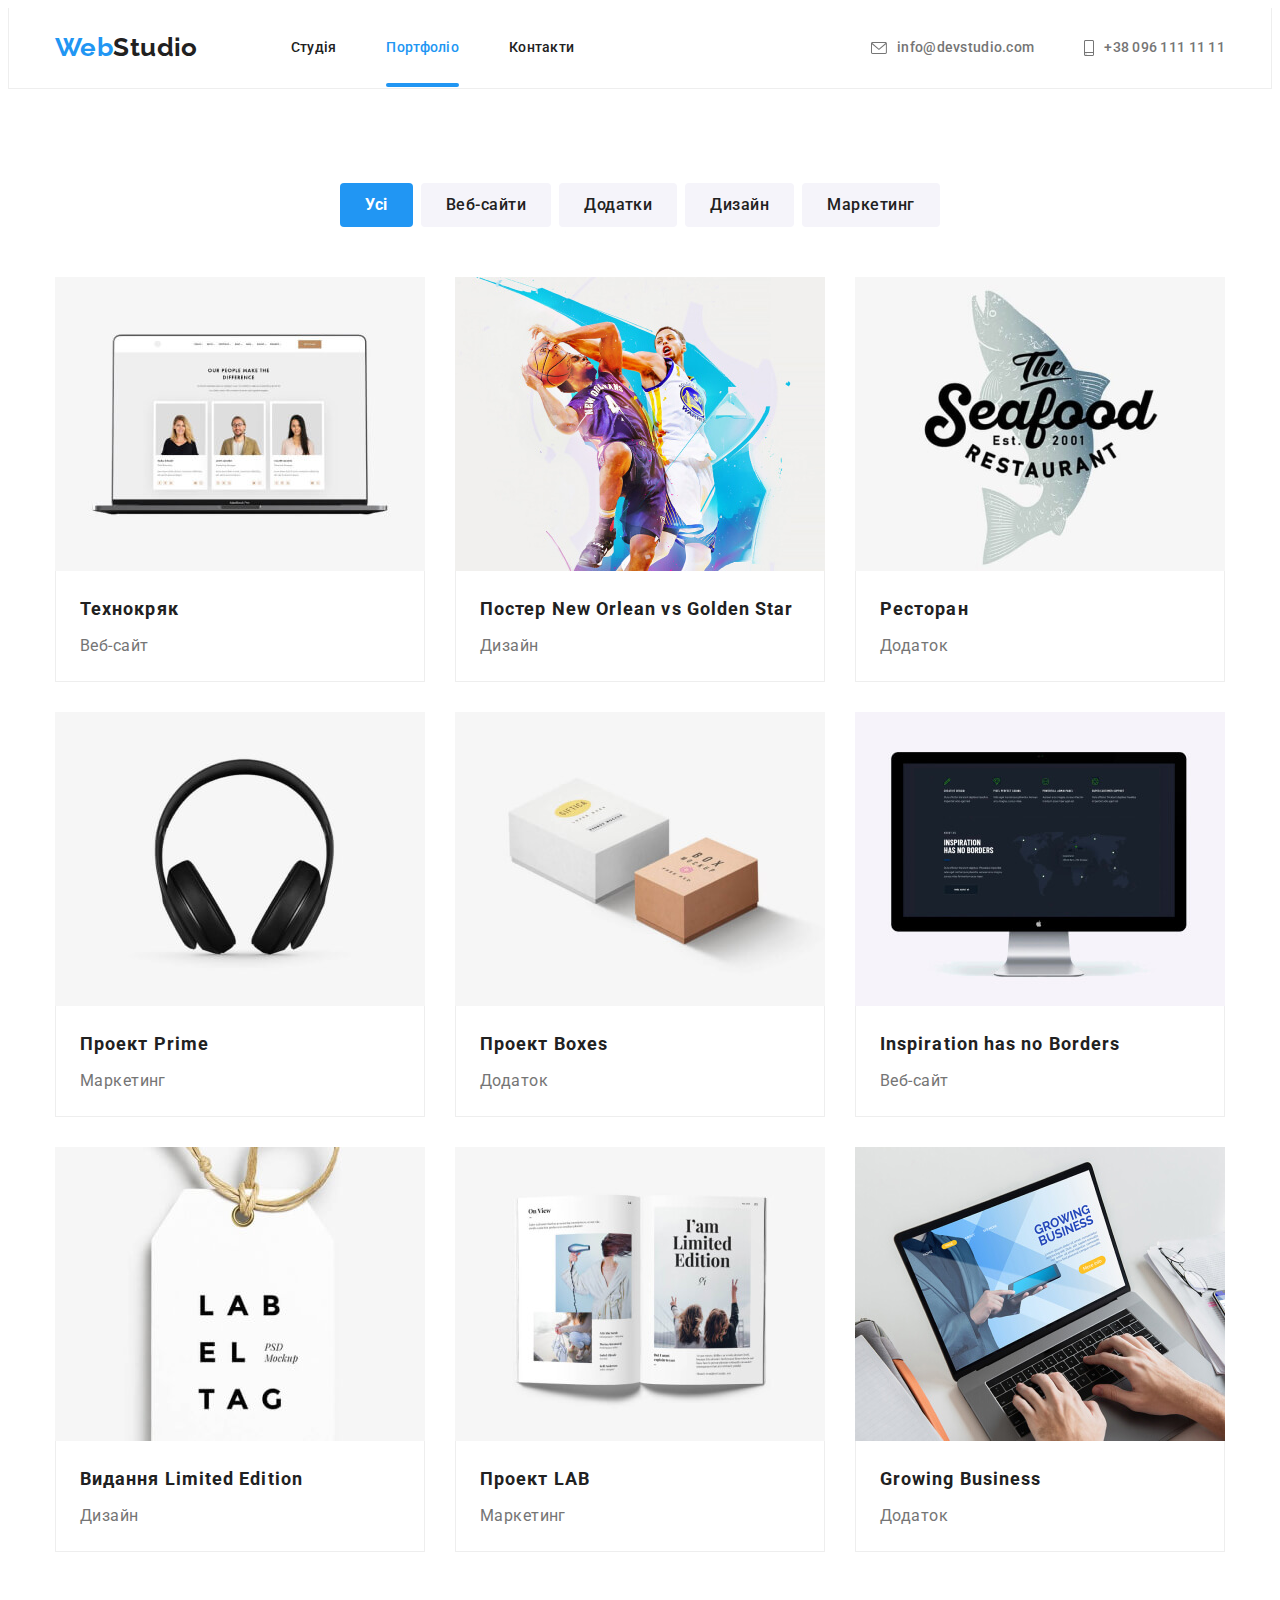
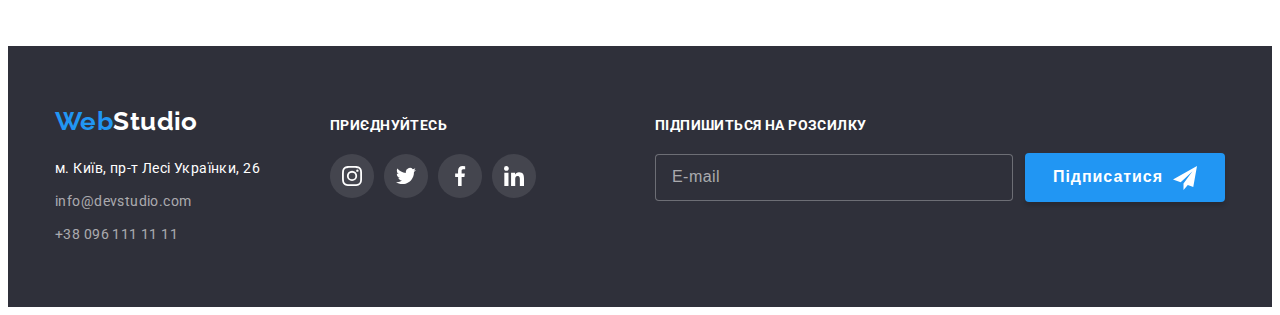
==== portfolio.html @ d5d3a39d "add new file" ====
<!DOCTYPE html>
<html lang="uk">
  <head>
    <meta charset="UTF-8" />
    <meta http-equiv="X-UA-Compatible" content="IE=edge" />
    <meta name="viewport" content="width=device-width, initial-scale=1.0" />
    <title>Портфоліо</title>

    <!-- front famaly -->
    <link
      href="https://fonts.googleapis.com/css2?family=Raleway:wght@700&family=Roboto:wght@400;500;700;900&display=swap"
      rel="stylesheet"
    />

    <!-- normalize -->
    <link
      rel="stylesheet"
      href="https://cdnjs.cloudflare.com/ajax/libs/modern-normalize/1.1.0/modern-normalize.min.css"
      integrity="sha512-wpPYUAdjBVSE4KJnH1VR1HeZfpl1ub8YT/NKx4PuQ5NmX2tKuGu6U/JRp5y+Y8XG2tV+wKQpNHVUX03MfMFn9Q=="
      crossorigin="anonymous"
      referrerpolicy="no-referrer"
    />

    <!-- style -->
    <link rel="stylesheet" href="./css/style.css" />
  </head>

  <body>
    <!--Header-->
    <header class="header">
      <div class="container contact-container header-portfolio-container">
        <nav class="menu-nav">
          <a class="header-logo-text link" href="./index.html" lang="en"><span>Web</span>Studio</a>
          <ul class="header-list list">
            <li class="header-item">
              <a class="header-link link" href="./index.html">Студія</a>
            </li>
            <li class="header-item">
              <a class="header-link current link" href="./portfolio.html">Портфоліо</a>
            </li>
            <li class="header-item">
              <a class="header-link link" href="">Контакти</a>
            </li>
          </ul>
        </nav>
        <!-- Contact -->
        <ul class="contacts-list list">
          <li class="сontact-item">
            <a class="сontact-link link" href="mailto:info@devstudio.com">
              <svg class="contacts-icon" width="16" height="12">
                <use href="./images/icons.svg#icon-envelope"></use>
              </svg>
              info@devstudio.com</a
            >
          </li>
          <li class="сontact-item">
            <a class="сontact-link link" href="tel:+380961111111">
              <svg class="contacts-icon" width="10" height="16">
                <use href="./images/icons.svg#icon-smartphone"></use>
              </svg>
              +38 096 111 11 11</a
            >
          </li>
        </ul>
      </div>
    </header>

    <!-- Portfolio Main-->
    <main>
      <!-- Projects -->
      <section class="portfolio section">
        <div class="container">
          <h1 class="visually-hidden">Наші Продукти</h1>
          <ul class="filter-btns-list list">
            <li class="filter-btns-item">
              <button class="filter-btn button active" type="button">Усі</button>
            </li>
            <li class="filter-btns-item">
              <button class="filter-btn button" type="button">Веб-сайти</button>
            </li>
            <li class="filter-btns-item">
              <button class="filter-btn button" type="button">Додатки</button>
            </li>
            <li class="filter-btns-item">
              <button class="filter-btn button" type="button">Дизайн</button>
            </li>
            <li class="filter-btns-item">
              <button class="filter-btn button" type="button">Маркетинг</button>
            </li>
          </ul>

          <!-- Our Portfolio Work-->
          <h2 class="visually-hidden">Cписок портфоліо</h2>
          <ul class="project-list">
            <li class="project-item list">
              <a class="project-link link" href="">
                <div class="project-thumb">
                  <img
                    src="./images/technocrak1.jpg"
                    alt="Розробка веб-сайту Технокряк"
                    width="370"
                    height="294"
                  />
                  <p class="project-meta">
                    Ресурс пропонує комплексні пропозиції з різним рівнем функціоналу та сервісів.
                    Все це дозволить відвідувачу отримати вичерпні відомості про компанію чи
                    приватну особу.
                  </p>
                </div>

                <div class="work-projects">
                  <h3 class="project-name">Технокряк</h3>
                  <p class="projects-text">Веб-сайт</p>
                </div>
              </a>
            </li>

            <li class="project-item list">
              <a class="project-link link" href="">
                <div class="project-thumb">
                  <img
                    src="./images/poster2.jpg"
                    alt="Дизайн проекту постеру для сайту"
                    width="370"
                    height="294"
                  />

                  <p class="project-meta">
                    Ресурс пропонує комплексні пропозиції з різним рівнем функціоналу та сервісів.
                    Все це дозволить відвідувачу отримати вичерпні відомості про компанію чи
                    приватну особу.
                  </p>
                </div>
                <div class="work-projects">
                  <h3 class="project-name">Постер New Orlean vs Golden Star</h3>
                  <p class="projects-text">Дизайн</p>
                </div>
              </a>
            </li>

            <li class="project-item list">
              <a class="project-link link" href="">
                <div class="project-thumb">
                  <img
                    src="./images/seafood3.jpg"
                    alt=" Додаток для ресторану"
                    width="370"
                    height="294"
                  />

                  <p class="project-meta">
                    Ресурс пропонує комплексні пропозиції з різним рівнем функціоналу та сервісів.
                    Все це дозволить відвідувачу отримати вичерпні відомості про компанію чи
                    приватну особу.
                  </p>
                </div>
                <div class="work-projects">
                  <h3 class="project-name">Ресторан</h3>
                  <p class="projects-text">Додаток</p>
                </div>
              </a>
            </li>

            <li class="project-item list">
              <a class="project-link link" href="">
                <div class="project-thumb">
                  <img
                    src="./images/prime4.jpg"
                    alt="Маркетинг прокт Прайм"
                    width="370"
                    height="294"
                  />

                  <p class="project-meta">
                    Ресурс пропонує комплексні пропозиції з різним рівнем функціоналу та сервісів.
                    Все це дозволить відвідувачу отримати вичерпні відомості про компанію чи
                    приватну особу.
                  </p>
                </div>
                <div class="work-projects">
                  <h3 class="project-name">Проект Prime</h3>
                  <p class="projects-text">Маркетинг</p>
                </div>
              </a>
            </li>

            <li class="project-item list">
              <a class="project-link link" href="">
                <div class="project-thumb">
                  <img
                    src="./images/boxex5.jpg"
                    alt="Додаток проект Боксес"
                    width="370"
                    height="294"
                  />

                  <p class="project-meta">
                    Ресурс пропонує комплексні пропозиції з різним рівнем функціоналу та сервісів.
                    Все це дозволить відвідувачу отримати вичерпні відомості про компанію чи
                    приватну особу.
                  </p>
                </div>
                <div class="work-projects">
                  <h3 class="project-name">Проект Boxes</h3>
                  <p class="projects-text">Додаток</p>
                </div>
              </a>
            </li>

            <li class="project-item list">
              <a class="project-link link" href="">
                <div class="project-thumb">
                  <img
                    src="./images/inspiration6.jpg"
                    alt="Розробка веб-сайту Натхнення не має кордонів"
                    width="370"
                    height="294"
                  />

                  <p class="project-meta">
                    Ресурс пропонує комплексні пропозиції з різним рівнем функціоналу та сервісів.
                    Все це дозволить відвідувачу отримати вичерпні відомості про компанію чи
                    приватну особу.
                  </p>
                </div>
                <div class="work-projects">
                  <h3 class="project-name">Inspiration has no Borders</h3>
                  <p class="projects-text">Веб-сайт</p>
                </div>
              </a>
            </li>

            <li class="project-item list">
              <a class="project-link link" href="">
                <div class="project-thumb">
                  <img
                    src="./images/limitededition7.jpg"
                    alt="Дизайн видання Лімітед"
                    width="370"
                    height="240"
                  />

                  <p class="project-meta">
                    Ресурс пропонує комплексні пропозиції з різним рівнем функціоналу та сервісів.
                    Все це дозволить відвідувачу отримати вичерпні відомості про компанію чи
                    приватну особу.
                  </p>
                </div>
                <div class="work-projects">
                  <h3 class="project-name">Видання Limited Edition</h3>
                  <p class="projects-text">Дизайн</p>
                </div>
              </a>
            </li>

            <li class="project-item list">
              <a class="project-link link" href="">
                <div class="project-thumb">
                  <img
                    src="./images/lab8.jpg"
                    alt="Маркетинг проект Лаб"
                    width="370"
                    height="240"
                  />

                  <p class="project-meta">
                    Ресурс пропонує комплексні пропозиції з різним рівнем функціоналу та сервісів.
                    Все це дозволить відвідувачу отримати вичерпні відомості про компанію чи
                    приватну особу.
                  </p>
                </div>
                <div class="work-projects">
                  <h3 class="project-name">Проект LAB</h3>
                  <p class="projects-text">Маркетинг</p>
                </div>
              </a>
            </li>

            <li class="project-item list">
              <a class="project-link link" href="">
                <div class="project-thumb">
                  <img
                    src="./images/growingbusiness9.jpg"
                    alt="Додаток Зростаючий Бізнес"
                    width="370"
                    height="240"
                  />

                  <p class="project-meta">
                    Ресурс пропонує комплексні пропозиції з різним рівнем функціоналу та сервісів.
                    Все це дозволить відвідувачу отримати вичерпні відомості про компанію чи
                    приватну особу.
                  </p>
                </div>
                <div class="work-projects">
                  <h3 class="project-name">Growing Business</h3>
                  <p class="projects-text">Додаток</p>
                </div>
              </a>
            </li>
          </ul>
        </div>
      </section>
    </main>

    <!--Footer-->
    <footer class="footer">
      <!-- Логотип сайту -->
      <div class="container flex-block">
        <div>
          <a class="logo-footer link" href="./index.html"
            >Web<span class="logo-footer-part">Studio</span></a
          >
          <address class="footer-address">
            <!-- Контактна інформація -->
            <ul class="footer-contact-list list">
              <li class="contact-item">
                <p class="address">м. Київ, пр-т Лесі Українки, 26</p>
              </li>
              <li class="contact-item">
                <a class="footer-mail link" href="mailto:info@devstudio.com">info@devstudio.com</a>
              </li>
              <li class="contact-item">
                <a class="footer-tel link" href="tel:+380961111111">+38 096 111 11 11</a>
              </li>
            </ul>
          </address>
        </div>

        <!-- Footer Sign up -->

        <div class="footer-social">
          <p class="footer-social-title">ПРИЄДНУЙТЕСЬ</p>
          <ul class="footer-social-list list">
            <li class="footer-social-item">
              <a class="footer-social-link" href="">
                <svg class="footer-social-icon" width="20" height="20">
                  <use href="./images/icons.svg#icon-instagram"></use>
                </svg>
              </a>
            </li>

            <li class="footer-social-item">
              <a class="footer-social-link" href="">
                <svg class="footer-social-icon" width="20" height="20">
                  <use href="./images/icons.svg#icon-twitter"></use>
                </svg>
              </a>
            </li>

            <li class="footer-social-item">
              <a class="footer-social-link" href="">
                <svg class="footer-social-icon" width="20" height="20">
                  <use href="./images/icons.svg#icon-facebook"></use>
                </svg>
              </a>
            </li>

            <li class="footer-social-item">
              <a class="footer-social-link" href="">
                <svg class="footer-social-icon" width="20" height="20">
                  <use href="./images/icons.svg#icon-linkedin"></use>
                </svg>
              </a>
            </li>
          </ul>
        </div>
        <!-- Subscribe -->
        <div class="subs-mail-form">
          <p class="subs-tittle">Підпишиться на розсилку</p>
          <div class="subs-form-field">
            <form class="subs-form">
              <label for="subs-mailing"></label>
              <input type="email" name="mail" id="mail" autocomplete="on" placeholder="E-mail" />
              <button class="subs-mail-btn" type="submit">
                Підписатися<svg class="send-icon" width="24" height="24">
                  <use href="./images/icons.svg#icon-send"></use>
                </svg>
              </button>
            </form>
          </div>
        </div>
      </div>
    </footer>
  </body>
</html>
---- css/style.css ----
:root {
  --primary-text-color: #757575;
  --title-text-color: #212121;
  --accent-color: #2196f3;
  --white-color: #ffffff;
  --background-color: #ffffff;
  --background-color-hero-footer: #2f303a;
  --background-color-second: #f5f5f5;
  --team-background-color: #f5f4fa;
  --main-sprite-color: #afb1b8;
  --portfolio-border: #eeeeee;
}
body {
  font-family: Roboto, sans-serif;
  color: var(--title-text-color);
  background-color: var(--background-color);
  letter-spacing: 0.03em;
  font-size: 14px;
}
/* reset */
html {
  box-sizing: border-box;
}
*,
*::after,
*::before {
  box-sizing: inherit;
}
/* Cтилі для обнулення верхніх відступів у елементів */
h1,
h2,
h3,
h4,
h5,
h6,
p {
  margin: 0;
}

/* Клас для онулення базових властивостей (ul) */
ul,
ol {
  list-style: none;
  padding-left: 0;
  margin: 0;
}

/* Класс для онулення базовых властивостей у силці(а) */
a {
  text-decoration: none;
  color: inherit;
}

/* Властивості для коректного відображення картинок */
img {
  display: block;
  max-width: 100%;
  height: auto;
}

/* Властивості для онуленя у крсива у адрес */

address {
  font-style: normal;
}
/* Container */
.container {
  width: 1200px;
  margin: 0 auto;
  padding: 0 15px;
}
/* Кнопка   */
span {
  color: var(--accent-color);
}

.visually-hidden {
  position: absolute;
  white-space: nowrap;
  width: 1px;
  height: 1px;
  overflow: hidden;
  border: 0;
  padding: 0;
  clip: rect(0 0 0 0);
  clip-path: inset(50%);
  margin: -1px;
}

/* Властивості для класу Section */

.section {
  padding-top: 94px;
  padding-bottom: 94px;
}

/* Dластивості для класу Footer */
.footer {
  padding-top: 60px;
  padding-bottom: 60px;
  background-color: var(--background-color-hero-footer);
}

/* ------------HEADER--------------- */

.header-list {
  display: flex;
}
.header-list:first-child {
  padding-right: 0;
}

.header-list list {
  margin-right: 50px;
}

/* --------------logo----------------- */
.header {
  background: var(--background-color);
  border-left: 1px solid #eeeeee;
  border-right: 1px solid #eeeeee;
  border-bottom: 1px solid #eeeeee;
}

.header-logo-text {
  display: block;
  padding-top: 24px;
  padding-bottom: 25px;
  margin-right: 93px;
  color: var(--title-text-color);
  font-family: Raleway, sans-serif;
  font-weight: 700;
  font-size: 26px;
  line-height: 1.19;
  text-decoration: none;
}
.header-logo:hover {
  color: var(--accent-color);
}
/*----------------Site nav--------------  */

.menu-nav {
  color: var(--title-text-color);
}

.menu-nav,
.header-list {
  display: flex;
  align-items: center;
}
.header-list {
  display: flex;
  gap: 50px;
}

.header-link {
  position: relative;
  font-weight: 500;
  line-height: 1.14;
  letter-spacing: 0.02em;
  color: var(--title-text-color);
  transition: color 250ms cubic-bezier(0.4, 0, 0.2, 1);
}

.header-list,
.header-link:hover,
.header-list,
.header-link:focus {
  color: var(--accent-color);
}

.header-link.current::after {
  display: block;
  content: '';
  position: absolute;
  left: 0;
  bottom: 0;
  width: 100%;
  height: 4px;
  border-radius: 2px;
  background-color: var(--accent-color);
  transform: translateY(32px);
  color: var(--accent-color);
  line-height: 1.14;
  font-weight: 500;
  letter-spacing: 0.02em;
}

.current {
  color: var(--accent-color);
}

.header-list,
.header-link.current:hover,
.header-list,
.header-link.current:focus {
  color: var(--accent-color);
}

/* --------Contact------------ */
.contact-container {
  display: flex;
}

.contacts-list {
  display: flex;
  align-items: center;
  justify-content: center;
  margin-left: auto;
  gap: 50px;
}

.сontact-link {
  display: flex;
  align-items: center;
  justify-content: center;
  margin: auto;
  color: var(--primary-text-color);
  font-weight: 500;
  line-height: 1.14;
  letter-spacing: 0.02em;
  transition: color 250ms cubic-bezier(0.4, 0, 0.2, 1);
}
.contacts-list,
.сontact-link:hover,
.contacts-list,
.сontact-link:focus {
  color: var(--accent-color);
}

.contacts-icon {
  margin-right: 10px;
  fill: currentColor;
}

/* -----------------HERO------------- */
.hero {
  background-color: var(--background-color-hero-footer);
  text-align: center;
  padding-top: 200px;
  padding-bottom: 200px;
  background-image: linear-gradient(rgba(47, 48, 58, 0.4), rgba(47, 48, 58, 0.4)),
    url(../images/bg-img.jpg);
  background-repeat: no-repeat;
  background-position: center;
  background-size: cover;
  max-width: 1600px;
  margin-left: auto;
  margin-right: auto;
}

.is-hidden {
  visibility: hidden;
  opacity: 0;
  pointer-events: none;
}
.backdrop.is-hidden .modal {
  transform: translate(-50%, -50%) scaleY(0);
}
.backdrop {
  position: fixed;
  top: 0;
  left: 0;
  width: 100%;
  height: 100%;
  background-color: rgba(0, 0, 0, 0.2);
  transition: opacity 300ms linear, visibility 300ms linear;
}

.modal {
  position: absolute;
  top: 50%;
  left: 50%;
  height: 581px;
  width: 528px;
  padding: 40px;
  background-color: var(--background-color);
  box-shadow: 0px 1px 3px rgba(0, 0, 0, 0.12), 0px 1px 1px rgba(0, 0, 0, 0.14),
    0px 2px 1px rgba(0, 0, 0, 0.2);
  border-radius: 4px;

  transform: translate(-50%, -50%) scaleY(1);
  transition: transform 300ms linear;
}
.btn-close-modal {
  position: absolute;
  top: 8px;
  right: 8px;
  width: 30px;
  height: 30px;
  border-radius: 50%;
  border: 1px solid rgba(0, 0, 0, 0.1);
  background-color: var(--background-color);
  display: flex;
  align-items: center;
  justify-content: center;
  padding: 0;
  cursor: pointer;
}

.hero-title {
  font-weight: 900;
  font-size: 44px;
  line-height: 1.36;
  letter-spacing: 0.06em;
  text-transform: uppercase;
  color: var(--white-color);
  max-width: 696px;
  margin-bottom: 30px;
  margin: 0 auto;
}

.hero-btn {
  background: var(--accent-color);
  color: var(--white-color);
  width: 216px;
  height: 50px;
  box-shadow: 0px 4px 4px rgba(0, 0, 0, 0.15);
  border: 0;
  border-radius: 4px;
  cursor: pointer;
  transition: color 250ms cubic-bezier(0.4, 0, 0.2, 1);
}

.hero-btn.button {
  font-family: inherit;
  font-weight: 700;
  display: inline-block;
  margin: 30px auto 0 auto;
  font-size: 16px;
  line-height: 1.88;
  letter-spacing: 0.06em;
}

.hero-btn.button:hover {
  color: var(--title-text-color);
  background-color: var(--accent-color);
}

.hero-btn.button:focus {
  color: var(--title-text-color);
}
/* ---------------Modal form in Hero section------------- */
textarea {
  resize: none;
}

.form-title {
  margin-bottom: 12px;
  font-weight: 700;
  font-size: 20px;
  line-height: 1.15;
  text-align: center;
  letter-spacing: 0.03em;
  color: var(--title-text-color);
  justify-content: center;
}

.form-field {
  display: flex;
  position: relative;
  flex-direction: column;
  text-align: start;
  margin-bottom: 10px;
}

.form-label {
  margin-bottom: 4px;
  font-weight: 400;
  font-size: 12px;
  line-height: 1.16;
  letter-spacing: 0.01em;
  color: var(--primary-text-color);
}

.form-input {
  width: 100%;
  padding: 11px;
  padding-left: 42px;
  font: inherit;
  outline: transparent;
  border: 1px solid rgba(33, 33, 33, 0.2);
  border-radius: 4px;
  transition-property: background-color, fill;
  transition-duration: 250ms;
  transition-timing-function: cubic-bezier(0.4, 0, 0.2, 1);
}

.form-input:focus,
.form-area:focus {
  border: 1px solid #2196f3;
}

.form-input:focus ~ .icon-form {
  fill: #2196f3;
}

.icon-form {
  position: absolute;
  top: calc(50% + 7px);
  left: 15px;
  transform: translateY(-50%);
}

.form-comment {
  position: relative;
  display: flex;
  flex-direction: column;
  text-align: start;
  margin-bottom: 20px;
}

.commentar {
  margin-bottom: 4px;
  font-size: 12px;
  line-height: 1.16;
  letter-spacing: 0.01em;
  color: var(--title-text-color);
}

.form-area {
  display: block;
  width: 100%;
  margin-left: auto;
  margin-right: auto;
  padding: 12px 16px;
  height: 120px;
  outline: transparent;
  border: 1px solid rgba(33, 33, 33, 0.2);
  border-radius: 4px;
  font-size: 12px;
  line-height: 1.16;
  letter-spacing: 0.01em;
  cursor: pointer;
}

.form-area::placeholder {
  color: rgba(117, 117, 117, 0.5);
}

.label-check {
  display: flex;
  align-items: center;
  justify-content: center;
  font-size: 14px;
  line-height: 1.71;
  letter-spacing: 0.03em;
  color: var(--primary-text-color);
}

.input-checkbox {
  position: absolute;
  width: 1px;
  height: 1px;
  margin: -1px;
  border: 0;
  padding: 0;
  clip: rect(0 0 0 0);
  overflow: hidden;
}

.icon-checkbox {
  display: inline-block;
  margin-right: 7px;
  width: 16px;
  height: 15px;
  border-radius: 2px;
  border: 2px solid #212121;
  transition-property: background-color, fill;
  transition-duration: 250ms;
  transition-timing-function: cubic-bezier(0.4, 0, 0.2, 1);
  cursor: pointer;
}

.policy {
  margin-left: 5px;
  color: var(--accent-color);
  text-decoration: underline;
}

.input-checkbox:checked + .icon-checkbox {
  border-color: #2196f3;
  background-color: #2196f3;
  background-image: url(../images/icon-check.svg);
  background-size: contain;
  background-origin: border-box;
}

.form-btn {
  display: block;
  align-items: center;
  justify-content: center;
  min-width: 200px;
  height: 50px;
  font-weight: 700;
  font-size: 16px;
  line-height: 1.88;
  letter-spacing: 0.06em;
  color: #ffffff;
  background-color: var(--accent-color);
  border: none;
  border-radius: 4px;
  margin: 0 auto;
  margin-top: 30px;
  transition-property: background-color, fill;
  transition-duration: 250ms;
  transition-timing-function: cubic-bezier(0.4, 0, 0.2, 1);
  cursor: pointer;
}

.form-btn:hover {
  color: var(--title-text-color);
  box-shadow: 0px 4px 4px rgba(0, 0, 0, 0.15);
}

/* -----------------Our Advantage------------- */

.about-list {
  display: flex;
  flex-wrap: wrap;
}

.about-item {
  width: 270px;
  margin-right: 30px;
}
.about-item:last-child {
  margin-right: 0;
}

.about-visual {
  display: flex;
  width: 270px;
  height: 120px;
  border-radius: 4px;
  align-items: center;
  justify-content: center;
  margin-bottom: 30px;
  background-color: var(--team-background-color);
}
.about-icon {
  display: flex;
  align-items: center;
  justify-content: center;
  background-color: var(--team-background-color);
}

.about-title {
  margin-top: 0;
  font-weight: 700;
  font-size: 14px;
  line-height: 1.14;
  text-transform: uppercase;
}
.about-text {
  margin-top: 10px;
  margin-bottom: 0;
  font-weight: 400;
  font-size: 14px;
  line-height: 1.71;
  color: var(--primary-text-color);
}

/* ----------------Our Work----------------- */

.work {
  padding-top: 0;
}

.section-title {
  font-size: 36px;
  line-height: 1.17;
  text-align: center;
  margin-bottom: 50px;
}

.work-list {
  display: flex;
}

.work-item {
  margin-right: 30px;
}
.work-item:nth-child(3n) {
  margin-right: 0;
}
.work-container {
  position: relative;
}

.label {
  display: flex;
  position: absolute;
  bottom: 0;
  left: 0;
  width: 370px;
  height: 70px;
  background: rgba(47, 48, 58, 0.8);
  align-items: center;
  justify-content: center;
}
.label-text {
  color: var(--white-color);
  font-weight: 700;
  font-size: 14px;
  line-height: 1.17;
  text-transform: uppercase;
}

/* ---------------------Our Team---------------------- */
.team {
  background-color: var(--background-color-second);
}

.section-title {
  margin-bottom: 50px;
  font-size: 36px;
  line-height: 1.17;
  text-align: center;
}
.team-list {
  display: flex;
}

.team-item {
  margin-right: 30px;
  background-color: var(--background-color);
  box-shadow: 0px 1px 3px rgba(0, 0, 0, 0.12), 0px 1px 1px rgba(0, 0, 0, 0.14),
    0px 2px 1px rgba(0, 0, 0, 0.2);
  border-radius: 0px 0px 4px 4px;
}
.team-item:nth-child(4n) {
  margin-right: 0;
}

.team-social-link {
  width: 44px;
  height: 44px;
  border-radius: 50%;
  background-color: var(--background-color);
  display: flex;
  align-items: center;
  justify-content: center;
  color: var(--main-sprite-color);
  transition: color 250ms cubic-bezier(0.4, 0, 0.2, 1),
    background-color 250ms cubic-bezier(0.4, 0, 0.2, 1);
}
.team-social-list {
  display: flex;
  align-items: center;
  justify-content: center;
  gap: 10px;
  margin-top: 16px;
}

.team-social-link:hover,
.team-social-link:focus {
  background-color: var(--accent-color);
  color: var(--white-color);
}

.team-social-icon {
  fill: currentColor;
}

.members {
  padding-top: 30px;
  padding-bottom: 30px;
}

.team-title {
  margin-bottom: 10px;
  font-weight: 500;
  font-size: 16px;
  line-height: 1.19;
  text-align: center;
}

.team-text {
  color: var(--primary-text-color);
  font-size: 16px;
  line-height: 1.19;
  text-align: center;
}

/* -----------Our regular clients------------------- */
.clients-section {
  background-color: var(--background-color);
}

.clients-list {
  display: flex;
  align-items: center;
  justify-content: center;
  gap: 30px;
}

.clients-item {
  background-color: var(--background-color);
}

.clients-link {
  border: 1px solid var(--main-sprite-color);
  border-radius: 4px;
  width: 170px;
  height: 92px;
  background-color: var(--header-main-color);
  display: flex;
  align-items: center;
  justify-content: center;
  color: var(--main-sprite-color);
  transition: color 250ms cubic-bezier(0.4, 0, 0.2, 1), border 250ms cubic-bezier(0.4, 0, 0.2, 1);
}

.clients-link:hover,
.clients-link:focus {
  color: var(--accent-color);
  border: 1px solid var(--accent-color);
}
.clients-icon {
  fill: currentColor;
}
/* -------------Footer--------------- */
.footer-logo {
  display: flex;
  align-items: baseline;
}
.logo-footer {
  font-family: 'Raleway', sans-serif;
  font-weight: 700;
  font-size: 26px;
  line-height: 1.19;
  color: var(--accent-color);
}
.logo-footer-part {
  color: var(--white-color);
}
.address {
  font-style: normal;
  font-size: 14px;
  line-height: 1.71;
  letter-spacing: 0.03em;
  color: var(--white-color);
}
.contact-item:not(:last-child) {
  margin-bottom: 9px;
}

.footer-address {
  margin-top: 20px;
}
.footer-mail,
.footer-tel {
  font-style: normal;
  font-size: 14px;
  line-height: 1.71;
  letter-spacing: 0.03em;
  color: rgba(255, 255, 255, 0.6);
  transition: color 250ms cubic-bezier(0.4, 0, 0.2, 1);
}
.footer-mail:hover,
.footer-tel:hover,
.footer-mail:focus,
.footer-tel:focus {
  color: var(--accent-color);
}
/* ------------- Footer Sign up--------------- */
.footer-social {
  margin-left: 70px;
}
.footer-social-title {
  display: block;
  margin-bottom: 20px;
  font-size: 14px;
  line-height: 1.14;
  font-weight: 700;
  letter-spacing: 0.03em;
  color: var(--white-color);
}
.flex-block {
  display: flex;
  align-items: baseline;
}
.footer-social-list {
  display: flex;
  align-items: center;
  justify-content: center;
  gap: 10px;
  margin-top: 20px;
  height: 100%;
}

.footer-social-link {
  width: 44px;
  height: 44px;
  border-radius: 50%;
  background-color: rgba(255, 255, 255, 0.1);
  display: flex;
  align-items: center;
  justify-content: center;
  color: var(--white-color);
  transition: background-color 250ms cubic-bezier(0.4, 0, 0.2, 1),
    color 250ms cubic-bezier(0.4, 0, 0.2, 1);
}

.footer-social-link:hover,
.footer-social-link:focus {
  background-color: var(--accent-color);
  color: var(--white-color);
}

.footer-social-icon {
  fill: currentColor;
}

/* ----------Subscribe---------------- */
.subs-mail-form {
  display: block;
  margin-left: auto;
}

.subs-tittle {
  font-size: 14px;
  font-weight: 700;
  text-transform: uppercase;
  color: var(--white-color);
  margin-bottom: 20px;
}
.subs-form {
  display: flex;
  align-items: center;
}

.subs-form-field input::placeholder {
  font-weight: 400;
  font-size: 16px;
  line-height: 1.25;
  letter-spacing: 0.03em;
  color: rgba(255, 255, 255, 0.6);
}

.subs-form-field input {
  margin-right: 12px;
  width: 358px;
  padding: 15px 16px;
  border: 1px solid rgba(255, 255, 255, 0.3);
  border-radius: 4px;
  background-color: var(--background-color-hero-footer);
  color: var(--white-color);
}

.subs-mail-btn {
  position: relative;
  border: none;
  padding: 10px 62px 10px 28px;
  border-radius: 4px;
  min-width: 200px;
  font-weight: 700;
  font-size: 16px;
  line-height: 1.8;
  align-items: center;
  text-align: center;
  letter-spacing: 0.06em;
  background-color: var(--accent-color);
  color: var(--white-color);
  cursor: pointer;
  box-shadow: 0px 4px 4px rgba(0, 0, 0, 0.15);

  transition: color 300ms cubic-bezier(0.4, 0, 0.2, 1);
}

.subs-mail-btn:hover {
  color: var(--title-text-color);
  background-color: var(--accent-color);
}

.subs-mail-btn:focus {
  color: var(--title-text-color);
}

.send-icon {
  position: absolute;
  top: 13px;
  right: 28px;
  fill: currentColor;
}

/* -------------------Our Portfolio Work--------------------- */

/*----------Portfolio Main1--------------- */
.filter-btns-list.list {
  background-color: var(--background-color);
}

.filter-btn.button.active {
  font-weight: 700;
  font-size: 16px;
  line-height: 1.62;
  text-align: center;
  cursor: pointer;
  background-color: var(--accent-color);
  color: var(--white-color);
  letter-spacing: 0.03em;
}

.filter-btn.button {
  font-family: inherit;
  font-weight: 500;
  font-size: 16px;
  line-height: 1.62;
  text-align: center;
  cursor: pointer;
  letter-spacing: 0.03em;
}
.filter-btns-list,
.filter-btn.button:hover,
.filter-btns-list,
.filter-btn.button:focus {
  color: var(--white-color);
  background-color: var(--accent-color);
}

/* Portfolio Main2 */

.filter-btns-list {
  display: flex;
  justify-content: center;
  margin: 0 0 50px 0;
  gap: 8px;
}

.filter-btn {
  padding: 6px 22px;
  background-color: #f5f4fa;
  border-radius: 4px;
  border: solid transparent;
  font-family: inherit;
  font-weight: 500;
  font-size: 16px;
  line-height: 1.62;
  text-align: center;
  letter-spacing: 0.03em;
  color: #212121;
  cursor: pointer;
  transition: color 250ms cubic-bezier(0.4, 0, 0.2, 1),
    background-color 250ms cubic-bezier(0.4, 0, 0.2, 1),
    box-shadow 250ms cubic-bezier(0.4, 0, 0.2, 1);
}

.filter-btn:hover {
  color: var(--white-color);
  background-color: var(--accent-color);
  box-shadow: 0px 3px 1px rgba(0, 0, 0, 0.1), 0px 1px 2px rgba(0, 0, 0, 0.08),
    0px 2px 2px rgba(0, 0, 0, 0.12);
}
.filter-btn:focus {
  color: var(--white-color);
}

/* ------------Project List---------------- */
.project-list {
  display: flex;
  flex-wrap: wrap;
}

.project-item {
  margin-right: 30px;
  margin-bottom: 30px;
  background-color: var(--white-color);
}

.project-item:nth-child(3n) {
  margin-right: 0;
}

.project-item:nth-last-child(-n + 3) {
  margin-bottom: 0;
}

.project-link {
  display: block;
  transition: box-shadow 250ms cubic-bezier(0.4, 0, 0.2, 1);
}
.project-thumb {
  position: relative;
  overflow: hidden;
}

.project-meta {
  position: absolute;
  top: 0;
  left: 0;
  font-size: 18px;
  line-height: 1.6;
  letter-spacing: 0.03em;
  color: var(--white-color);
  background-color: rgba(33, 150, 243, 0.9);
  height: 100%;
  padding: 63px 24px;
  transform: translateY(100%);
  transition: transform 300ms linear;
  /* overflow: auto; коли тексту багато додає скрол*/
}
.project-item:hover .project-meta {
  transform: translateY(0);
}

.project-link:hover,
.project-link:focus {
  box-shadow: 0px 1px 1px rgba(0, 0, 0, 0.12), 0px 4px 4px rgba(0, 0, 0, 0.06),
    1px 4px 6px rgba(0, 0, 0, 0.16);
}

/* -----Work-projects------- */
.work-projects {
  padding-top: 20px;
  padding-bottom: 20px;
  padding-left: 24px;
  padding-right: 24px;
  border-left: 1px solid #eeeeee;
  border-right: 1px solid #eeeeee;
  border-bottom: 1px solid #eeeeee;
}

.project-name {
  margin-bottom: 4px;
  font-size: 18px;
  line-height: 2;
  letter-spacing: 0.06em;
  color: var(--title-text-color);
}
.projects-text {
  font-size: 16px;
  line-height: 1.88;
  color: var(--primary-text-color);
}
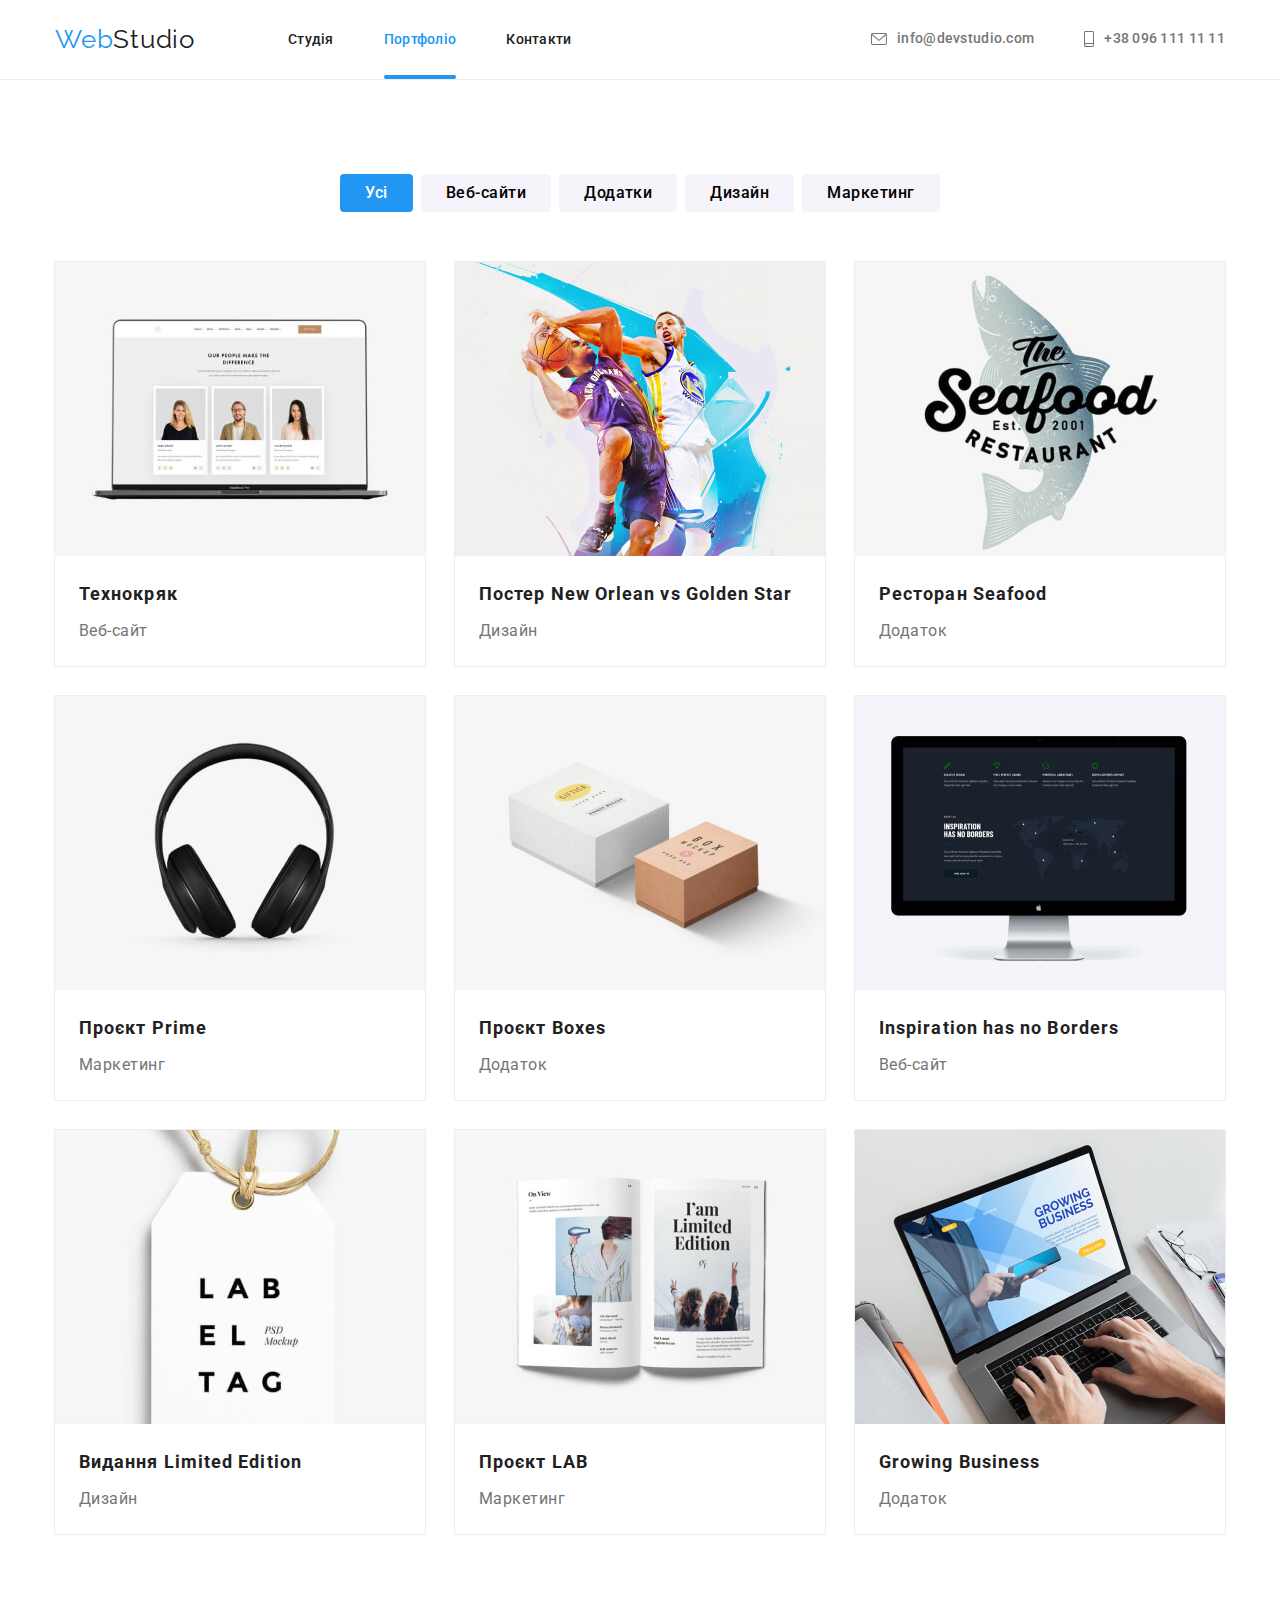
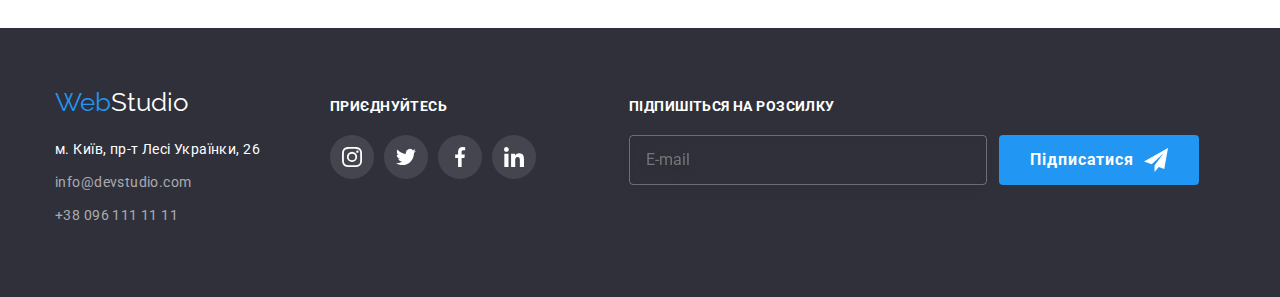
==== commit 164e01c2: "add new file" ====
--- a/portfolio.html
+++ b/portfolio.html
@@ -5,6 +5,8 @@
     <meta http-equiv="X-UA-Compatible" content="IE=edge" />
     <meta name="viewport" content="width=device-width, initial-scale=1.0" />
     <title>Портфоліо</title>
+    <link rel="preconnect" href="https://fonts.googleapis.com" />
+    <link rel="preconnect" href="https://fonts.gstatic.com" crossorigin />
 
     <!-- front famaly -->
     <link
@@ -12,50 +14,42 @@
       rel="stylesheet"
     />
 
-    <!-- normalize -->
-    <link
-      rel="stylesheet"
-      href="https://cdnjs.cloudflare.com/ajax/libs/modern-normalize/1.1.0/modern-normalize.min.css"
-      integrity="sha512-wpPYUAdjBVSE4KJnH1VR1HeZfpl1ub8YT/NKx4PuQ5NmX2tKuGu6U/JRp5y+Y8XG2tV+wKQpNHVUX03MfMFn9Q=="
-      crossorigin="anonymous"
-      referrerpolicy="no-referrer"
-    />
-
     <!-- style -->
-    <link rel="stylesheet" href="./css/style.css" />
+    <link rel="stylesheet" href="./css/main.min.css" />
   </head>
 
   <body>
     <!--Header-->
+    <!--Header section-->
     <header class="header">
-      <div class="container contact-container header-portfolio-container">
-        <nav class="menu-nav">
-          <a class="header-logo-text link" href="./index.html" lang="en"><span>Web</span>Studio</a>
-          <ul class="header-list list">
-            <li class="header-item">
-              <a class="header-link link" href="./index.html">Студія</a>
-            </li>
-            <li class="header-item">
-              <a class="header-link current link" href="./portfolio.html">Портфоліо</a>
-            </li>
-            <li class="header-item">
-              <a class="header-link link" href="">Контакти</a>
+      <div class="container">
+        <nav class="header__menu-nav">
+          <a class="header__logo-text link" href="./index.html" lang="en"><span>Web</span>Studio</a>
+          <ul class="header__list list">
+            <li class="header__item">
+              <a class="header__link link" href="./index.html">Студія</a>
+            </li>
+            <li class="header__item">
+              <a class="header__link link active" href="./portfolio.html">Портфоліо</a>
+            </li>
+            <li class="header__item">
+              <a class="header__link link" href="">Контакти</a>
             </li>
           </ul>
         </nav>
-        <!-- Contact -->
-        <ul class="contacts-list list">
-          <li class="сontact-item">
-            <a class="сontact-link link" href="mailto:info@devstudio.com">
-              <svg class="contacts-icon" width="16" height="12">
+        <!-- Contacts -->
+        <ul class="header__contact-list list">
+          <li class="header__item">
+            <a class="header__contact-link link" href="mailto:info@devstudio.com">
+              <svg class="header__contact-logo" width="16" height="12">
                 <use href="./images/icons.svg#icon-envelope"></use>
               </svg>
               info@devstudio.com</a
             >
           </li>
-          <li class="сontact-item">
-            <a class="сontact-link link" href="tel:+380961111111">
-              <svg class="contacts-icon" width="10" height="16">
+          <li class="header__item">
+            <a class="header__contact-link link" href="tel:+380961111111">
+              <svg class="header__contact-logo" width="10" height="16">
                 <use href="./images/icons.svg#icon-smartphone"></use>
               </svg>
               +38 096 111 11 11</a
@@ -68,260 +62,279 @@
     <!-- Portfolio Main-->
     <main>
       <!-- Projects -->
-      <section class="portfolio section">
+      <section class="section">
         <div class="container">
-          <h1 class="visually-hidden">Наші Продукти</h1>
-          <ul class="filter-btns-list list">
-            <li class="filter-btns-item">
-              <button class="filter-btn button active" type="button">Усі</button>
-            </li>
-            <li class="filter-btns-item">
-              <button class="filter-btn button" type="button">Веб-сайти</button>
-            </li>
-            <li class="filter-btns-item">
-              <button class="filter-btn button" type="button">Додатки</button>
-            </li>
-            <li class="filter-btns-item">
-              <button class="filter-btn button" type="button">Дизайн</button>
-            </li>
-            <li class="filter-btns-item">
-              <button class="filter-btn button" type="button">Маркетинг</button>
-            </li>
-          </ul>
-
-          <!-- Our Portfolio Work-->
-          <h2 class="visually-hidden">Cписок портфоліо</h2>
-          <ul class="project-list">
-            <li class="project-item list">
-              <a class="project-link link" href="">
-                <div class="project-thumb">
-                  <img
-                    src="./images/technocrak1.jpg"
-                    alt="Розробка веб-сайту Технокряк"
-                    width="370"
-                    height="294"
-                  />
-                  <p class="project-meta">
-                    Ресурс пропонує комплексні пропозиції з різним рівнем функціоналу та сервісів.
-                    Все це дозволить відвідувачу отримати вичерпні відомості про компанію чи
-                    приватну особу.
-                  </p>
-                </div>
-
-                <div class="work-projects">
-                  <h3 class="project-name">Технокряк</h3>
-                  <p class="projects-text">Веб-сайт</p>
-                </div>
-              </a>
-            </li>
-
-            <li class="project-item list">
-              <a class="project-link link" href="">
-                <div class="project-thumb">
-                  <img
-                    src="./images/poster2.jpg"
-                    alt="Дизайн проекту постеру для сайту"
-                    width="370"
-                    height="294"
-                  />
-
-                  <p class="project-meta">
-                    Ресурс пропонує комплексні пропозиції з різним рівнем функціоналу та сервісів.
-                    Все це дозволить відвідувачу отримати вичерпні відомості про компанію чи
-                    приватну особу.
-                  </p>
-                </div>
-                <div class="work-projects">
-                  <h3 class="project-name">Постер New Orlean vs Golden Star</h3>
-                  <p class="projects-text">Дизайн</p>
-                </div>
-              </a>
-            </li>
-
-            <li class="project-item list">
-              <a class="project-link link" href="">
-                <div class="project-thumb">
-                  <img
-                    src="./images/seafood3.jpg"
-                    alt=" Додаток для ресторану"
-                    width="370"
-                    height="294"
-                  />
-
-                  <p class="project-meta">
-                    Ресурс пропонує комплексні пропозиції з різним рівнем функціоналу та сервісів.
-                    Все це дозволить відвідувачу отримати вичерпні відомості про компанію чи
-                    приватну особу.
-                  </p>
-                </div>
-                <div class="work-projects">
-                  <h3 class="project-name">Ресторан</h3>
-                  <p class="projects-text">Додаток</p>
-                </div>
-              </a>
-            </li>
-
-            <li class="project-item list">
-              <a class="project-link link" href="">
-                <div class="project-thumb">
-                  <img
-                    src="./images/prime4.jpg"
-                    alt="Маркетинг прокт Прайм"
-                    width="370"
-                    height="294"
-                  />
-
-                  <p class="project-meta">
-                    Ресурс пропонує комплексні пропозиції з різним рівнем функціоналу та сервісів.
-                    Все це дозволить відвідувачу отримати вичерпні відомості про компанію чи
-                    приватну особу.
-                  </p>
-                </div>
-                <div class="work-projects">
-                  <h3 class="project-name">Проект Prime</h3>
-                  <p class="projects-text">Маркетинг</p>
-                </div>
-              </a>
-            </li>
-
-            <li class="project-item list">
-              <a class="project-link link" href="">
-                <div class="project-thumb">
-                  <img
-                    src="./images/boxex5.jpg"
-                    alt="Додаток проект Боксес"
-                    width="370"
-                    height="294"
-                  />
-
-                  <p class="project-meta">
-                    Ресурс пропонує комплексні пропозиції з різним рівнем функціоналу та сервісів.
-                    Все це дозволить відвідувачу отримати вичерпні відомості про компанію чи
-                    приватну особу.
-                  </p>
-                </div>
-                <div class="work-projects">
-                  <h3 class="project-name">Проект Boxes</h3>
-                  <p class="projects-text">Додаток</p>
-                </div>
-              </a>
-            </li>
-
-            <li class="project-item list">
-              <a class="project-link link" href="">
-                <div class="project-thumb">
-                  <img
-                    src="./images/inspiration6.jpg"
-                    alt="Розробка веб-сайту Натхнення не має кордонів"
-                    width="370"
-                    height="294"
-                  />
-
-                  <p class="project-meta">
-                    Ресурс пропонує комплексні пропозиції з різним рівнем функціоналу та сервісів.
-                    Все це дозволить відвідувачу отримати вичерпні відомості про компанію чи
-                    приватну особу.
-                  </p>
-                </div>
-                <div class="work-projects">
-                  <h3 class="project-name">Inspiration has no Borders</h3>
-                  <p class="projects-text">Веб-сайт</p>
-                </div>
-              </a>
-            </li>
-
-            <li class="project-item list">
-              <a class="project-link link" href="">
-                <div class="project-thumb">
-                  <img
-                    src="./images/limitededition7.jpg"
-                    alt="Дизайн видання Лімітед"
-                    width="370"
-                    height="240"
-                  />
-
-                  <p class="project-meta">
-                    Ресурс пропонує комплексні пропозиції з різним рівнем функціоналу та сервісів.
-                    Все це дозволить відвідувачу отримати вичерпні відомості про компанію чи
-                    приватну особу.
-                  </p>
-                </div>
-                <div class="work-projects">
-                  <h3 class="project-name">Видання Limited Edition</h3>
-                  <p class="projects-text">Дизайн</p>
-                </div>
-              </a>
-            </li>
-
-            <li class="project-item list">
-              <a class="project-link link" href="">
-                <div class="project-thumb">
-                  <img
-                    src="./images/lab8.jpg"
-                    alt="Маркетинг проект Лаб"
-                    width="370"
-                    height="240"
-                  />
-
-                  <p class="project-meta">
-                    Ресурс пропонує комплексні пропозиції з різним рівнем функціоналу та сервісів.
-                    Все це дозволить відвідувачу отримати вичерпні відомості про компанію чи
-                    приватну особу.
-                  </p>
-                </div>
-                <div class="work-projects">
-                  <h3 class="project-name">Проект LAB</h3>
-                  <p class="projects-text">Маркетинг</p>
-                </div>
-              </a>
-            </li>
-
-            <li class="project-item list">
-              <a class="project-link link" href="">
-                <div class="project-thumb">
-                  <img
-                    src="./images/growingbusiness9.jpg"
-                    alt="Додаток Зростаючий Бізнес"
-                    width="370"
-                    height="240"
-                  />
-
-                  <p class="project-meta">
-                    Ресурс пропонує комплексні пропозиції з різним рівнем функціоналу та сервісів.
-                    Все це дозволить відвідувачу отримати вичерпні відомості про компанію чи
-                    приватну особу.
-                  </p>
-                </div>
-                <div class="work-projects">
-                  <h3 class="project-name">Growing Business</h3>
-                  <p class="projects-text">Додаток</p>
-                </div>
-              </a>
-            </li>
-          </ul>
+          <div class="section__products">
+            <div class="section__button-filter">
+              <!-- Buttons Portfolio -->
+              <ul class="section__buttons-list list">
+                <li class="section__buttons-item">
+                  <button class="section__buttons-btn active__btn" type="button">Усі</button>
+                </li>
+                <li class="section__buttons-item">
+                  <button class="section__buttons-btn" type="button">Веб-сайти</button>
+                </li>
+                <li class="section__buttons-item">
+                  <button class="section__buttons-btn" type="button">Додатки</button>
+                </li>
+                <li class="section__buttons-item">
+                  <button class="section__buttons-btn" type="button">Дизайн</button>
+                </li>
+                <li class="section__buttons-item">
+                  <button class="section__buttons-btn" type="button">Маркетинг</button>
+                </li>
+              </ul>
+            </div>
+
+            <!-- Our Portfolio Work-->
+            <ul class="section__products-list list">
+              <li class="section__products-item">
+                <div class="section__box-shadown">
+                  <article class="section__products-card">
+                    <div class="section__products-wrap">
+                      <img
+                        src="./images/technocrak1.jpg"
+                        alt="Розробка веб-сайту Технокряк"
+                        width="370"
+                        height="294"
+                      />
+                      <p class="section__top-text">
+                        Ресурс пропонує комплексні пропозиції з різним рівнем функціоналу та
+                        сервісів. Все це дозволить відвідувачу отримати вичерпні відомості про
+                        компанію чи приватну особу.
+                      </p>
+                    </div>
+
+                    <div class="section__products-content">
+                      <h3 class="section__products-title">Технокряк</h3>
+                      <p class="section__products-text">Веб-сайт</p>
+                    </div>
+                  </article>
+                </div>
+              </li>
+
+              <li class="section__products-item">
+                <div class="section__box-shadown">
+                  <article class="section__products-card">
+                    <div class="section__products-wrap">
+                      <img
+                        src="./images/poster2.jpg"
+                        alt="Дизайн проекту постеру для сайту"
+                        width="370"
+                        height="294"
+                      />
+
+                      <p class="section__top-text">
+                        Ресурс пропонує комплексні пропозиції з різним рівнем функціоналу та
+                        сервісів. Все це дозволить відвідувачу отримати вичерпні відомості про
+                        компанію чи приватну особу.
+                      </p>
+                    </div>
+                    <div class="section__products-content">
+                      <h3 class="section__products-title">Постер New Orlean vs Golden Star</h3>
+                      <p class="section__products-text">Дизайн</p>
+                    </div>
+                  </article>
+                </div>
+              </li>
+
+              <li class="section__products-item">
+                <div class="section__box-shadown">
+                  <article class="section__products-card">
+                    <div class="section__products-wrap">
+                      <img
+                        src="./images/seafood3.jpg"
+                        alt=" Додаток для ресторану"
+                        width="370"
+                        height="294"
+                      />
+
+                      <p class="section__top-text">
+                        Ресурс пропонує комплексні пропозиції з різним рівнем функціоналу та
+                        сервісів. Все це дозволить відвідувачу отримати вичерпні відомості про
+                        компанію чи приватну особу.
+                      </p>
+                    </div>
+                    <div class="section__products-content">
+                      <h3 class="section__products-title">Ресторан Seafood</h3>
+                      <p class="section__products-text">Додаток</p>
+                    </div>
+                  </article>
+                </div>
+              </li>
+
+              <li class="section__products-item">
+                <div class="section__box-shadown">
+                  <article class="section__products-card">
+                    <div class="section__products-wrap">
+                      <img
+                        src="./images/prime4.jpg"
+                        alt="Маркетинг прокт Прайм"
+                        width="370"
+                        height="294"
+                      />
+
+                      <p class="section__top-text">
+                        Ресурс пропонує комплексні пропозиції з різним рівнем функціоналу та
+                        сервісів. Все це дозволить відвідувачу отримати вичерпні відомості про
+                        компанію чи приватну особу.
+                      </p>
+                    </div>
+                    <div class="section__products-content">
+                      <h3 class="section__products-title">Проєкт Prime</h3>
+                      <p class="section__products-text">Маркетинг</p>
+                    </div>
+                  </article>
+                </div>
+              </li>
+
+              <li class="section__products-item">
+                <div class="section__box-shadown">
+                  <article class="section__products-card">
+                    <div class="section__products-wrap">
+                      <img
+                        src="./images/boxex5.jpg"
+                        alt="Додаток проект Боксес"
+                        width="370"
+                        height="294"
+                      />
+
+                      <p class="section__top-text">
+                        Ресурс пропонує комплексні пропозиції з різним рівнем функціоналу та
+                        сервісів. Все це дозволить відвідувачу отримати вичерпні відомості про
+                        компанію чи приватну особу.
+                      </p>
+                    </div>
+                    <div class="section__products-content">
+                      <h3 class="section__products-title">Проєкт Boxes</h3>
+                      <p class="section__products-text">Додаток</p>
+                    </div>
+                  </article>
+                </div>
+              </li>
+
+              <li class="section__products-item">
+                <div class="section__box-shadown">
+                  <article class="section__products-card">
+                    <div class="section__products-wrap">
+                      <img
+                        src="./images/inspiration6.jpg"
+                        alt="Розробка веб-сайту Натхнення не має кордонів"
+                        width="370"
+                        height="294"
+                      />
+
+                      <p class="section__top-text">
+                        Ресурс пропонує комплексні пропозиції з різним рівнем функціоналу та
+                        сервісів. Все це дозволить відвідувачу отримати вичерпні відомості про
+                        компанію чи приватну особу.
+                      </p>
+                    </div>
+                    <div class="section__products-content">
+                      <h3 class="section__products-title">Inspiration has no Borders</h3>
+                      <p class="section__products-text">Веб-сайт</p>
+                    </div>
+                  </article>
+                </div>
+              </li>
+
+              <li class="section__products-item">
+                <div class="section__box-shadown">
+                  <article class="section__products-card">
+                    <div class="section__products-wrap">
+                      <img
+                        src="./images/limitededition7.jpg"
+                        alt="Дизайн видання Лімітед"
+                        width="370"
+                        height="240"
+                      />
+
+                      <p class="section__top-text">
+                        Ресурс пропонує комплексні пропозиції з різним рівнем функціоналу та
+                        сервісів. Все це дозволить відвідувачу отримати вичерпні відомості про
+                        компанію чи приватну особу.
+                      </p>
+                    </div>
+                    <div class="section__products-content">
+                      <h3 class="section__products-title">Видання Limited Edition</h3>
+                      <p class="section__products-text">Дизайн</p>
+                    </div>
+                  </article>
+                </div>
+              </li>
+
+              <li class="section__products-item">
+                <div class="section__box-shadown">
+                  <article class="section__products-card">
+                    <div class="section__products-wrap">
+                      <img
+                        src="./images/lab8.jpg"
+                        alt="Маркетинг проект Лаб"
+                        width="370"
+                        height="240"
+                      />
+
+                      <p class="section__top-text">
+                        Ресурс пропонує комплексні пропозиції з різним рівнем функціоналу та
+                        сервісів. Все це дозволить відвідувачу отримати вичерпні відомості про
+                        компанію чи приватну особу.
+                      </p>
+                    </div>
+
+                    <div class="section__products-content">
+                      <h3 class="section__products-title">Проєкт LAB</h3>
+                      <p class="section__products-text">Маркетинг</p>
+                    </div>
+                  </article>
+                </div>
+              </li>
+
+              <li class="section__products-item">
+                <div class="section__box-shadown">
+                  <article class="section__products-card">
+                    <div class="section__products-wrap">
+                      <img
+                        src="./images/growingbusiness9.jpg"
+                        alt="Додаток Зростаючий Бізнес"
+                        width="370"
+                        height="240"
+                      />
+
+                      <p class="section__top-text">
+                        Ресурс пропонує комплексні пропозиції з різним рівнем функціоналу та
+                        сервісів. Все це дозволить відвідувачу отримати вичерпні відомості про
+                        компанію чи приватну особу.
+                      </p>
+                    </div>
+                    <div class="section__products-content">
+                      <h3 class="section__products-title">Growing Business</h3>
+                      <p class="section__products-text">Додаток</p>
+                    </div>
+                  </article>
+                </div>
+              </li>
+            </ul>
+          </div>
         </div>
       </section>
     </main>
-
     <!--Footer-->
     <footer class="footer">
-      <!-- Логотип сайту -->
-      <div class="container flex-block">
+      <div class="container flex__block">
         <div>
-          <a class="logo-footer link" href="./index.html"
-            >Web<span class="logo-footer-part">Studio</span></a
-          >
-          <address class="footer-address">
-            <!-- Контактна інформація -->
-            <ul class="footer-contact-list list">
-              <li class="contact-item">
-                <p class="address">м. Київ, пр-т Лесі Українки, 26</p>
-              </li>
-              <li class="contact-item">
-                <a class="footer-mail link" href="mailto:info@devstudio.com">info@devstudio.com</a>
-              </li>
-              <li class="contact-item">
-                <a class="footer-tel link" href="tel:+380961111111">+38 096 111 11 11</a>
+          <a class="footer__logo" href="./index.html"><span>Web</span>Studio</a>
+          <address class="footer__address">
+            <a class="footer__address-link link" href="https://goo.gl/maps/q5nEbcgT82qnhGwu5"
+              >м. Київ, пр-т Лесі Українки, 26</a
+            >
+            <ul class="footer__contacts-list list">
+              <li class="footer__contacts-item">
+                <a class="footer__contacts-link link" href="mailto:info@devstudio.com"
+                  >info@devstudio.com</a
+                >
+              </li>
+              <li class="footer__contacts-item">
+                <a class="footer__contacts-link link" href="tel:+380961111111">+38 096 111 11 11</a>
               </li>
             </ul>
           </address>
@@ -329,36 +342,36 @@
 
         <!-- Footer Sign up -->
 
-        <div class="footer-social">
-          <p class="footer-social-title">ПРИЄДНУЙТЕСЬ</p>
-          <ul class="footer-social-list list">
-            <li class="footer-social-item">
-              <a class="footer-social-link" href="">
-                <svg class="footer-social-icon" width="20" height="20">
+        <div class="footer__subscribe">
+          <p class="footer__subscribe-title">ПРИЄДНУЙТЕСЬ</p>
+          <ul class="footer__subscribe-list list">
+            <li class="footer__subscribe-item">
+              <a class="footer__subscribe-link link" href="#">
+                <svg class="footer__subscribe-icon" width="20" height="20">
                   <use href="./images/icons.svg#icon-instagram"></use>
                 </svg>
               </a>
             </li>
 
-            <li class="footer-social-item">
-              <a class="footer-social-link" href="">
-                <svg class="footer-social-icon" width="20" height="20">
+            <li class="footer__subscribe-item">
+              <a class="footer__subscribe-link link" href="#">
+                <svg class="footer__subscribe-icon" width="20" height="20">
                   <use href="./images/icons.svg#icon-twitter"></use>
                 </svg>
               </a>
             </li>
 
-            <li class="footer-social-item">
-              <a class="footer-social-link" href="">
-                <svg class="footer-social-icon" width="20" height="20">
+            <li class="footer__subscribe-item">
+              <a class="footer__subscribe-link link" href="#">
+                <svg class="footer__subscribe-icon" width="20" height="20">
                   <use href="./images/icons.svg#icon-facebook"></use>
                 </svg>
               </a>
             </li>
 
-            <li class="footer-social-item">
-              <a class="footer-social-link" href="">
-                <svg class="footer-social-icon" width="20" height="20">
+            <li class="footer__subscribe-item">
+              <a class="footer__subscribe-link link" href="">
+                <svg class="footer__subscribe-icon" width="20" height="20">
                   <use href="./images/icons.svg#icon-linkedin"></use>
                 </svg>
               </a>
@@ -366,19 +379,19 @@
           </ul>
         </div>
         <!-- Subscribe -->
-        <div class="subs-mail-form">
-          <p class="subs-tittle">Підпишиться на розсилку</p>
-          <div class="subs-form-field">
-            <form class="subs-form">
-              <label for="subs-mailing"></label>
-              <input type="email" name="mail" id="mail" autocomplete="on" placeholder="E-mail" />
-              <button class="subs-mail-btn" type="submit">
-                Підписатися<svg class="send-icon" width="24" height="24">
+        <div class="footer__email">
+          <form>
+            <label class="footer__email-title">Підпишіться на розсилку</label>
+            <div class="footer__btn-icon">
+              <input type="email" name="email" class="footer__email-input" placeholder="E-mail" />
+              <button type="submit" class="footer__send-btn">
+                Підписатися
+                <svg class="footer__icon-btn" width="24" height="24">
                   <use href="./images/icons.svg#icon-send"></use>
                 </svg>
               </button>
-            </form>
-          </div>
+            </div>
+          </form>
         </div>
       </div>
     </footer>
--- a/css/main.min.css
+++ b/css/main.min.css
@@ -0,0 +1 @@
+/*! modern-normalize v1.1.0 | MIT License | https://github.com/sindresorhus/modern-normalize */*,::before,::after{box-sizing:border-box}html{line-height:1.15;-webkit-text-size-adjust:100%;-moz-tab-size:4;-o-tab-size:4;tab-size:4}body{margin:0;font-family:system-ui,-apple-system,"Segoe UI",Roboto,Helvetica,Arial,sans-serif,"Apple Color Emoji","Segoe UI Emoji"}hr{height:0;color:inherit}abbr[title]{-webkit-text-decoration:underline dotted;text-decoration:underline dotted}b,strong{font-weight:bolder}code,kbd,samp,pre{font-family:ui-monospace,SFMono-Regular,Consolas,"Liberation Mono",Menlo,monospace;font-size:1em}small{font-size:80%}sub,sup{font-size:75%;line-height:0;position:relative;vertical-align:baseline}sub{bottom:-0.25em}sup{top:-0.5em}table{text-indent:0;border-color:inherit}button,input,optgroup,select,textarea{font-family:inherit;font-size:100%;line-height:1.15;margin:0}button,select{text-transform:none}button,[type=button],[type=reset],[type=submit]{-webkit-appearance:button}::-moz-focus-inner{border-style:none;padding:0}:-moz-focusring{outline:1px dotted ButtonText}:-moz-ui-invalid{box-shadow:none}legend{padding:0}progress{vertical-align:baseline}::-webkit-inner-spin-button,::-webkit-outer-spin-button{height:auto}[type=search]{-webkit-appearance:textfield;outline-offset:-2px}::-webkit-search-decoration{-webkit-appearance:none}::-webkit-file-upload-button{-webkit-appearance:button;font:inherit}summary{display:list-item}p,h1,h2,h3,h4,h5,h6{margin:0}img{display:block;max-width:100%;height:auto}ul,ol{padding:0;margin:0}body{font-family:"Roboto",Arial,sans-serif}.list{list-style:none}.link{text-decoration:none;font-style:normal}.container{max-width:1200px;margin-left:auto;margin-right:auto;padding-left:15px;padding-right:15px}.flex__block{display:flex;align-items:baseline}.active{color:#2196f3;position:relative}.header__logo-text{display:inline-block;font-family:"Raleway",sans-serif;font-size:26px;line-height:1.19;letter-spacing:.03em;margin-right:93px;color:#212121}.header__logo-text span{color:#2196f3}.header__list{display:flex}.header__list.list:first-child{padding-right:0}.header__item{margin-right:50px}.header__item:last-child{margin-right:0}.header{padding:24px 0;border-bottom:1px solid #ececec}.header>.container{display:flex;align-items:center}.header__menu-nav{display:flex;align-items:center}.header__logo-text{display:inline-block;font-family:"Raleway",sans-serif;font-size:26px;line-height:1.19;letter-spacing:.03em;margin-right:93px;color:#212121}.header__logo-text span{color:#2196f3}.header__contact-list{display:flex}.header__link{font-weight:500;font-size:14px;line-height:1.14;letter-spacing:.02em;color:#212121;transition-property:background-color,fill;transition-duration:250ms;transition-timing-function:cubic-bezier(0.4, 0, 0.2, 1)}.header__link:hover,.header__link:focus{color:#2196f3}.header__contact-list{margin-left:auto}.header__contact-link{display:flex;text-decoration:none;align-items:center;gap:10px;font-weight:500;font-size:14px;line-height:1.14;letter-spacing:.02em;color:#757575;transition-property:background-color,fill;transition-duration:250ms;transition-timing-function:cubic-bezier(0.4, 0, 0.2, 1)}.header__contact-link:hover,.header__contact-link:focus{color:#2196f3}.header__contact-logo{fill:currentColor}.header__link.link.active{position:relative;color:#2196f3;padding:32px 0}.header__link.link.active:after{content:"";position:absolute;left:0;bottom:0;display:block;width:100%;height:4px;border-radius:4px;background-color:#2196f3}.hero{background-color:#2f303a;text-align:center;max-width:1600px;height:600px;margin-left:auto;margin-right:auto;align-items:center;padding:200px 0;background-repeat:no-repeat;background-position:center;background-size:cover;background-image:linear-gradient(to right, rgba(47, 48, 58, 0.4), rgba(47, 48, 58, 0.4)),url(../images/bg-img.jpg)}.hero__title{font-weight:900;font-size:44px;line-height:1.36;letter-spacing:.06em;text-transform:uppercase;width:696px;color:#fff;margin:auto;margin-bottom:30px}.hero__btn{font-weight:700;font-size:16px;line-height:1.88;letter-spacing:.06em;color:#fff;background-color:#2196f3;box-shadow:0px 4px 4px rgba(0,0,0,.15);border:0;border-radius:4px;width:216px;height:50px;cursor:pointer;display:inline-block;margin:0 auto;transition-property:background-color,fill;transition-duration:250ms;transition-timing-function:cubic-bezier(0.4, 0, 0.2, 1)}.hero__btn:hover,.hero__btn:focus{background-color:#188ce8;color:#fff}.about{padding:94px 0 94px 0}.about__list{display:flex;gap:30px;justify-content:center}.about__item{flex-basis:calc((100% - 90px)/4)}.about__icon{display:flex;height:120px;border-radius:4px;align-items:center;justify-content:center;background-color:#f5f4fa;margin-bottom:30px}.about__icon:first-child{margin-left:0}.about__title{font-style:normal;font-weight:700;font-size:14px;line-height:1.14;letter-spacing:.03em;text-transform:uppercase;color:#212121;margin-bottom:10px}.about__text{font-size:14px;line-height:1.71;letter-spacing:.03em;color:#757575}.skills{padding-bottom:94px}.skills__list{display:flex;gap:30px}.skills__title{font-weight:700;font-size:36px;line-height:1.17;text-align:center;letter-spacing:.03em;color:#212121;margin-bottom:50px}.skills__link{position:relative}.skills__link-text{position:absolute;bottom:0;right:0;width:100%;height:70px;color:#fff;font-size:14px;font-weight:700;line-height:1.14;text-align:center;letter-spacing:.03em;display:flex;align-items:center;justify-content:center;text-transform:uppercase;background-color:rgba(47,48,58,.8)}.team{background-color:#f5f4fa;padding-top:94px;padding-bottom:94px}.team__list{display:flex;gap:30px}.team__item{width:270px;background-color:#fff;border-bottom-left-radius:4px;border-bottom-right-radius:4px;box-shadow:0px 1px 3px rgba(0,0,0,.12),0px 1px 1px rgba(0,0,0,.14),0px 2px 1px rgba(0,0,0,.2)}.team__skills{padding:30px 0}.team__title{font-weight:700;font-size:36px;line-height:1.17;text-align:center;letter-spacing:.03em;color:#212121;margin-bottom:50px}.team__name{font-weight:500;font-size:16px;line-height:1.19;text-align:center;letter-spacing:.03em;color:#212121}.team__profession{font-size:16px;line-height:1.19;text-align:center;letter-spacing:.03em;color:#757575;margin-top:10px;margin-bottom:16px}.team__social-list{display:flex;height:100%;gap:10px;justify-content:center}.social__item-link{width:44px;height:44px;border-radius:50%;display:flex;align-items:center;justify-content:center;fill:#afb1b8;transition-property:background-color,fill;transition-duration:250ms;transition-timing-function:cubic-bezier(0.4, 0, 0.2, 1)}.social__item-link:hover,.social__item-link:focus{background-color:#2196f3;fill:#fff}.clients{padding:94px 0 94px 0}.clients__list{display:flex;gap:30px;justify-content:center;align-items:center}.clients__title{font-weight:700;font-size:36px;line-height:1.17;text-align:center;letter-spacing:.03em;color:#212121;margin-bottom:50px}.clients__list-item{background-color:#fff}.clients__link{border:1px solid #afb1b8;display:flex;border-radius:4px;width:170px;height:92px;background-color:#fff;justify-content:center;align-items:center;fill:#afb1b8;transition-property:background-color,fill;transition-duration:250ms;transition-timing-function:cubic-bezier(0.4, 0, 0.2, 1)}.clients__link:hover,.clients__link:focus{border-color:#2196f3;fill:#2196f3}.section__button-filter{margin-bottom:50px}.section__buttons-list{display:flex;flex-wrap:wrap;justify-content:center;gap:8px}.section__buttons-item:active{background-color:#2196f3;box-shadow:0px 3px 1px rgba(0,0,0,.1),0px 1px 2px rgba(0,0,0,.08),0px 2px 2px rgba(0,0,0,.12)}.section__buttons-btn{font-weight:500;font-size:16px;line-height:1.62;text-align:center;letter-spacing:.03em;background-color:#f5f4fa;border-style:none;padding:6px 25px;height:38px;border-radius:4px;cursor:pointer;transition-property:background-color,fill;transition-duration:250ms;transition-timing-function:cubic-bezier(0.4, 0, 0.2, 1)}.section__buttons-btn:hover,.section__buttons-btn:focus{background-color:#2196f3;box-shadow:0px 3px 1px rgba(0,0,0,.1),0px 1px 2px rgba(0,0,0,.08),0px 2px 2px rgba(0,0,0,.12);border-radius:4px;color:#fff}.active__btn{background-color:#2196f3;color:#fff}.section{padding-top:94px;padding-bottom:94px}.section__products-list{padding:0;margin:0;list-style:none;display:flex;flex-wrap:wrap;margin-top:-30px;margin-left:-30px}.section__products-list>.section__products-item{flex-basis:calc(33.3333333333% - 30px);background-color:#fff;outline:1px solid #eee;margin-top:30px;margin-left:30px}.section__products-item:hover .section__top-text{transform:translateY(0)}.section__products-wrap{position:relative;overflow:hidden}.section__top-text{position:absolute;top:0;left:0;font-size:18px;line-height:1.56;letter-spacing:.03em;color:#fff;background:rgba(33,150,243,.9);padding:64px 24px;height:100%;transform:translateY(100%);transition:transform 250ms cubic-bezier(0.4, 0, 0.2, 1)}.section__products-content{padding:20px 24px}.section__products-title{font-weight:700;font-size:18px;line-height:2;letter-spacing:.06em;color:#212121}.section__products-text{font-size:16px;line-height:1.88;letter-spacing:.03em;color:#757575;margin-top:4px}.section__box-shadown{display:block;cursor:pointer}.section__box-shadown:hover,.section__box-shadown:focus{box-shadow:0px 1px 1px rgba(0,0,0,.12),0px 4px 4px rgba(0,0,0,.06),1px 4px 6px rgba(0,0,0,.16)}.footer{background-color:#2f303a;padding-top:60px;padding-bottom:60px}.footer__logo{font-family:"Raleway",sans-serif;font-size:26px;text-decoration:none;color:#fff;display:inline-block;padding-bottom:20px}.footer__logo span{color:#2196f3}.footer__address-link{display:block;font-size:14px;line-height:1.71;letter-spacing:.03em;color:#fff;cursor:pointer;margin-bottom:9px;transition-property:background-color,fill;transition-duration:250ms;transition-timing-function:cubic-bezier(0.4, 0, 0.2, 1)}.footer__address-link:hover,.footer__address-link:focus{color:#2196f3}.footer__contacts-link{font-size:14px;line-height:1.71;letter-spacing:.03em;color:rgba(255,255,255,.6);cursor:pointer;display:block;margin-bottom:9px;transition-property:background-color,fill;transition-duration:250ms;transition-timing-function:cubic-bezier(0.4, 0, 0.2, 1)}.footer__contacts-link:hover,.footer__contacts-link:focus{color:#2196f3}.footer__subscribe{margin-left:70px}.footer__subscribe-title{display:block;margin-bottom:20px;font-weight:700;font-size:14px;line-height:1.14;letter-spacing:.03em;text-transform:uppercase;color:#fff}.footer__subscribe-list{display:flex;height:100%;gap:10px;justify-content:center;align-items:center}.footer__subscribe-link{width:44px;height:44px;border-radius:50%;display:flex;align-items:center;justify-content:center;color:#fff;background:rgba(255,255,255,.1);transition-property:background-color,fill;transition-duration:250ms;transition-timing-function:cubic-bezier(0.4, 0, 0.2, 1)}.footer__subscribe-link:hover,.footer__subscribe-link:focus{background-color:#2196f3;fill:#fff}.footer__subscribe-icon{fill:currentColor}.footer__email{margin-left:93px;display:flex;flex-wrap:wrap}.footer__email-title{display:flex;margin-bottom:20px;font-weight:700;font-size:14px;line-height:1.14;letter-spacing:.03em;text-transform:uppercase;color:#fff}.footer__btn-icon{display:flex;gap:12px}.footer__email-input{padding:15px 16px;width:358px;background-color:inherit;outline:rgba(0,0,0,0);border-radius:4px;border:1px solid rgba(255,255,255,.3);filter:drop-shadow(0px 4px 4px rgba(0, 0, 0, 0.15));color:#fff}.footer__send-btn{gap:10px;display:flex;align-items:center;justify-content:center;border:none;min-width:200px;height:50px;font-weight:700;font-size:16px;line-height:1.88;text-align:center;letter-spacing:.06em;background-color:#2196f3;border-radius:4px;color:#fff;transition-property:background-color,fill;transition-duration:250ms;transition-timing-function:cubic-bezier(0.4, 0, 0.2, 1);cursor:pointer}.footer__send-btn:hover{background-color:#188ce8;box-shadow:0px 4px 4px rgba(0,0,0,.15)}.footer__icon-btn{fill:#fff}.backdrop{position:fixed;top:0;left:0;width:100%;height:100%;background-color:rgba(0,0,0,.2);transition:opacity 250ms linear,visibility 300ms linear}.modal{position:absolute;top:50%;left:50%;border-radius:4px;width:528px;min-height:581px;background-color:#fff;transform:translate(-50%, -50%) scaleY(1);transition:transform 300ms linear}.backdrop.is-hidden .modal{transform:translate(-50%, -50%) scaleY(0)}.close-btn{width:30px;height:30px;border-radius:50%;background:#fff;border:1px solid rgba(0,0,0,.1);position:absolute;right:8px;top:8px;display:flex;align-items:center;justify-content:center;padding:0;cursor:pointer}.is-hidden{opacity:0;visibility:hidden;pointer-events:none}textarea{resize:none}.form-title{font-weight:700;font-size:20px;line-height:1.15;text-align:center;letter-spacing:.03em;color:#212121;margin-top:40px;justify-content:center}.modal-form{padding:40px}.form-field{position:relative;margin-bottom:28px}.form-label{position:absolute;font-size:12px;line-height:1.16;letter-spacing:.01em;color:#757575;top:-50%;left:0;transform:translateY(20%)}.form-input{width:100%;padding:11px;padding-left:42px;font:inherit;outline:rgba(0,0,0,0);border:1px solid rgba(33,33,33,.2);border-radius:4px;transition-property:background-color,fill;transition-duration:250ms;transition-timing-function:cubic-bezier(0.4, 0, 0.2, 1)}.form-input:focus,.form-area:focus{border:1px solid #2196f3}.form-input:focus~.icon-form{fill:#2196f3}.icon-form{position:absolute;top:50%;left:12px;display:inline-block;transform:translateY(-50%)}.form-comment{position:relative}.commentar{position:absolute;font-size:12px;line-height:1.16;letter-spacing:.01em;color:#757575;top:0;left:0;transform:translateY(-120%)}.form-area{width:100%;padding:12px 16px;height:120px;outline:rgba(0,0,0,0);border:1px solid rgba(33,33,33,.2);border-radius:4px;font-size:12px;line-height:1.16;letter-spacing:.01em}.form-area::-moz-placeholder{color:rgba(117,117,117,.5)}.form-area:-ms-input-placeholder{color:rgba(117,117,117,.5)}.form-area::placeholder{color:rgba(117,117,117,.5)}.form-checkbox{padding-top:20px}.label-check{display:flex;align-items:center;justify-content:center;font-size:14px;line-height:1.71;letter-spacing:.03em;color:#757575}.input-checkbox{position:absolute;width:1px;height:1px;margin:-1px;border:0;padding:0;clip:rect(0 0 0 0);overflow:hidden}.icon-checkbox{display:inline-block;margin-right:7px;width:16px;height:15px;border-radius:2px;border:2px solid #212121;transition-property:background-color,fill;transition-duration:250ms;transition-timing-function:cubic-bezier(0.4, 0, 0.2, 1);cursor:pointer}.policy{font-size:14px;line-height:1.71;margin-left:5px;letter-spacing:.03em;color:#2196f3}.input-checkbox:checked+.icon-checkbox{border-color:#2196f3;background-color:#2196f3;background-image:url(../image/icon/icon-check.svg);background-size:contain;background-origin:border-box}.form-btn{display:block;align-items:center;justify-content:center;min-width:200px;height:50px;font-weight:700;font-size:16px;line-height:1.88;letter-spacing:.06em;color:#fff;background-color:#2196f3;border:none;border-radius:4px;margin:30px auto 0;transition-property:background-color,fill;transition-duration:250ms;transition-timing-function:cubic-bezier(0.4, 0, 0.2, 1);cursor:pointer}.form-btn:hover{background-color:#188ce8;box-shadow:0px 4px 4px rgba(0,0,0,.15)}.is-hidden{opacity:0;visibility:hidden;pointer-events:none}/*# sourceMappingURL=main.min.css.map */